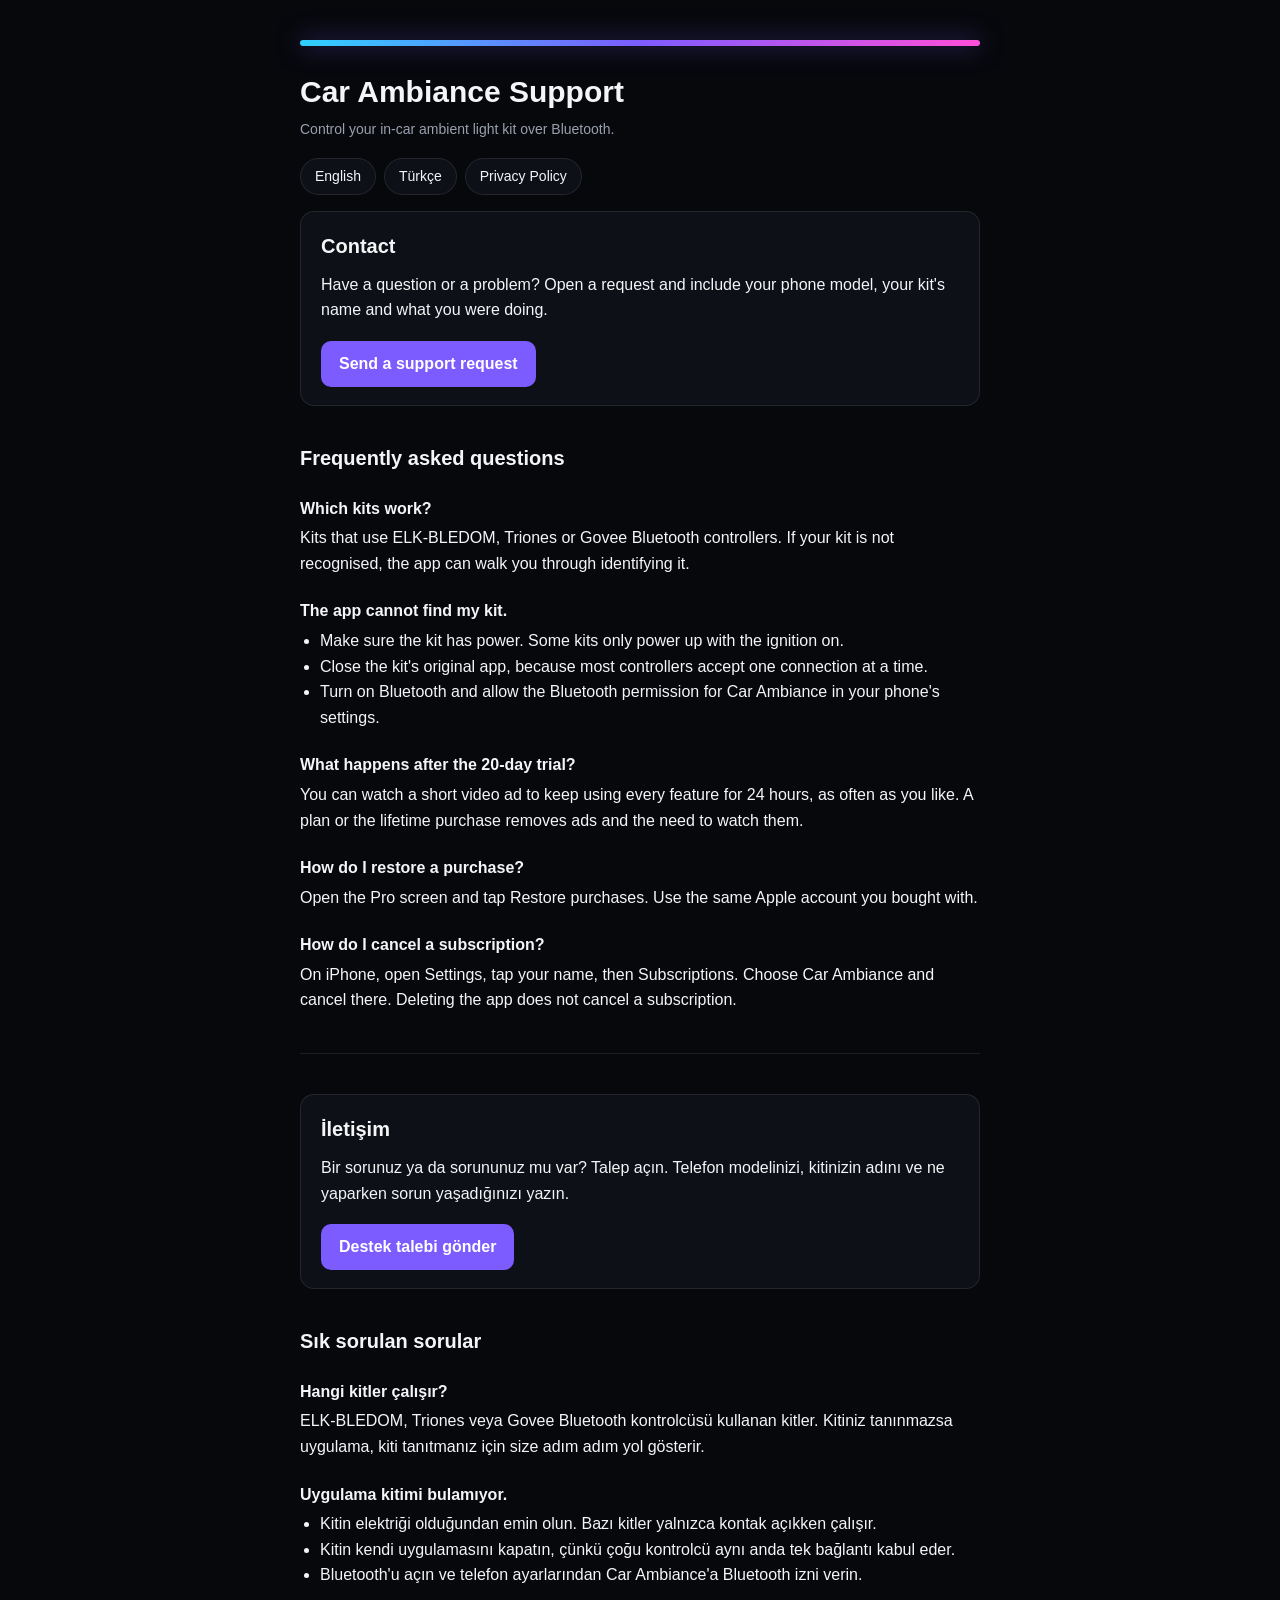
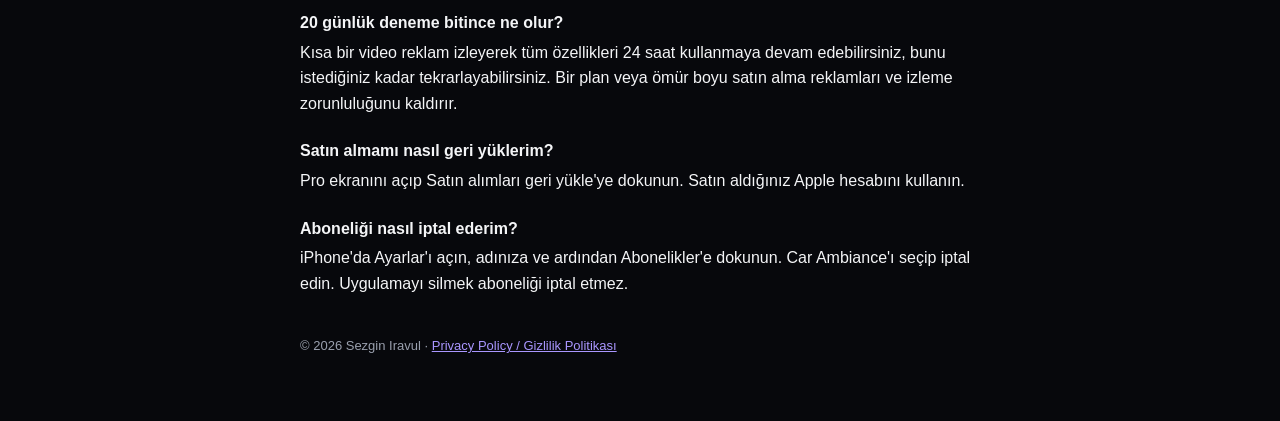
==== index.html @ c092b3fd "Car Ambiance support and privacy pages" ====
<!doctype html>
<html lang="en">
<head>
<meta charset="utf-8">
<meta name="viewport" content="width=device-width, initial-scale=1">
<title>Car Ambiance Support</title>
<meta name="description" content="Help and contact for Car Ambiance, the app that controls in-car ambient light kits over Bluetooth.">
<link rel="stylesheet" href="style.css">
</head>
<body>
<div class="wrap">
<div class="bar"></div>
<h1>Car Ambiance Support</h1>
<p class="muted">Control your in-car ambient light kit over Bluetooth.</p>
<nav><a href="#en">English</a><a href="#tr">Türkçe</a><a href="privacy.html">Privacy Policy</a></nav>

<section id="en">
<div class="card">
<h2 style="margin-top:0">Contact</h2>
<p>Have a question or a problem? Open a request and include your phone model, your kit's name and what you were doing.</p>
<a class="cta" href="https://github.com/sezginiravul-netizen/ambiance/issues/new">Send a support request</a>
</div>

<h2>Frequently asked questions</h2>
<h3>Which kits work?</h3>
<p>Kits that use ELK-BLEDOM, Triones or Govee Bluetooth controllers. If your kit is not recognised, the app can walk you through identifying it.</p>
<h3>The app cannot find my kit.</h3>
<ul>
<li>Make sure the kit has power. Some kits only power up with the ignition on.</li>
<li>Close the kit's original app, because most controllers accept one connection at a time.</li>
<li>Turn on Bluetooth and allow the Bluetooth permission for Car Ambiance in your phone's settings.</li>
</ul>
<h3>What happens after the 20-day trial?</h3>
<p>You can watch a short video ad to keep using every feature for 24 hours, as often as you like. A plan or the lifetime purchase removes ads and the need to watch them.</p>
<h3>How do I restore a purchase?</h3>
<p>Open the Pro screen and tap Restore purchases. Use the same Apple account you bought with.</p>
<h3>How do I cancel a subscription?</h3>
<p>On iPhone, open Settings, tap your name, then Subscriptions. Choose Car Ambiance and cancel there. Deleting the app does not cancel a subscription.</p>
</section>

<hr>

<section id="tr" lang="tr">
<div class="card">
<h2 style="margin-top:0">İletişim</h2>
<p>Bir sorunuz ya da sorununuz mu var? Talep açın. Telefon modelinizi, kitinizin adını ve ne yaparken sorun yaşadığınızı yazın.</p>
<a class="cta" href="https://github.com/sezginiravul-netizen/ambiance/issues/new">Destek talebi gönder</a>
</div>

<h2>Sık sorulan sorular</h2>
<h3>Hangi kitler çalışır?</h3>
<p>ELK-BLEDOM, Triones veya Govee Bluetooth kontrolcüsü kullanan kitler. Kitiniz tanınmazsa uygulama, kiti tanıtmanız için size adım adım yol gösterir.</p>
<h3>Uygulama kitimi bulamıyor.</h3>
<ul>
<li>Kitin elektriği olduğundan emin olun. Bazı kitler yalnızca kontak açıkken çalışır.</li>
<li>Kitin kendi uygulamasını kapatın, çünkü çoğu kontrolcü aynı anda tek bağlantı kabul eder.</li>
<li>Bluetooth'u açın ve telefon ayarlarından Car Ambiance'a Bluetooth izni verin.</li>
</ul>
<h3>20 günlük deneme bitince ne olur?</h3>
<p>Kısa bir video reklam izleyerek tüm özellikleri 24 saat kullanmaya devam edebilirsiniz, bunu istediğiniz kadar tekrarlayabilirsiniz. Bir plan veya ömür boyu satın alma reklamları ve izleme zorunluluğunu kaldırır.</p>
<h3>Satın almamı nasıl geri yüklerim?</h3>
<p>Pro ekranını açıp Satın alımları geri yükle'ye dokunun. Satın aldığınız Apple hesabını kullanın.</p>
<h3>Aboneliği nasıl iptal ederim?</h3>
<p>iPhone'da Ayarlar'ı açın, adınıza ve ardından Abonelikler'e dokunun. Car Ambiance'ı seçip iptal edin. Uygulamayı silmek aboneliği iptal etmez.</p>
</section>

<footer>© 2026 Sezgin Iravul · <a href="privacy.html">Privacy Policy / Gizlilik Politikası</a></footer>
</div>
</body>
</html>
---- style.css ----
:root{--bg:#07080C;--card:#0E1017;--line:rgba(255,255,255,.09);--text:#F4F5F7;--muted:#9AA0AE;--accent:#7C5CFF;--accent2:#2FD1FF}
*{box-sizing:border-box}
html{-webkit-text-size-adjust:100%}
body{margin:0;background:var(--bg);color:var(--text);font:16px/1.6 -apple-system,BlinkMacSystemFont,"Segoe UI",Roboto,Helvetica,Arial,sans-serif}
.wrap{max-width:720px;margin:0 auto;padding:40px 20px 64px}
.bar{height:6px;border-radius:3px;background:linear-gradient(90deg,var(--accent2),var(--accent),#FF4FD8);box-shadow:0 0 24px rgba(124,92,255,.55);margin-bottom:28px}
h1{font-size:30px;line-height:1.2;margin:0 0 8px}
h2{font-size:20px;margin:36px 0 10px}
h3{font-size:16px;margin:22px 0 4px}
p{margin:0 0 12px}
.muted{color:var(--muted);font-size:14px}
a{color:#A996FF}
nav{display:flex;flex-wrap:wrap;gap:8px;margin:18px 0 8px}
nav a{padding:6px 14px;border:1px solid var(--line);border-radius:999px;background:var(--card);text-decoration:none;color:var(--text);font-size:14px}
.card{background:var(--card);border:1px solid var(--line);border-radius:14px;padding:18px 20px;margin:16px 0}
.cta{display:inline-block;margin-top:6px;padding:10px 18px;border-radius:10px;background:var(--accent);color:#fff;text-decoration:none;font-weight:600}
hr{border:0;border-top:1px solid var(--line);margin:40px 0}
footer{margin-top:40px;color:var(--muted);font-size:13px}
ul{padding-left:20px;margin:0 0 12px}
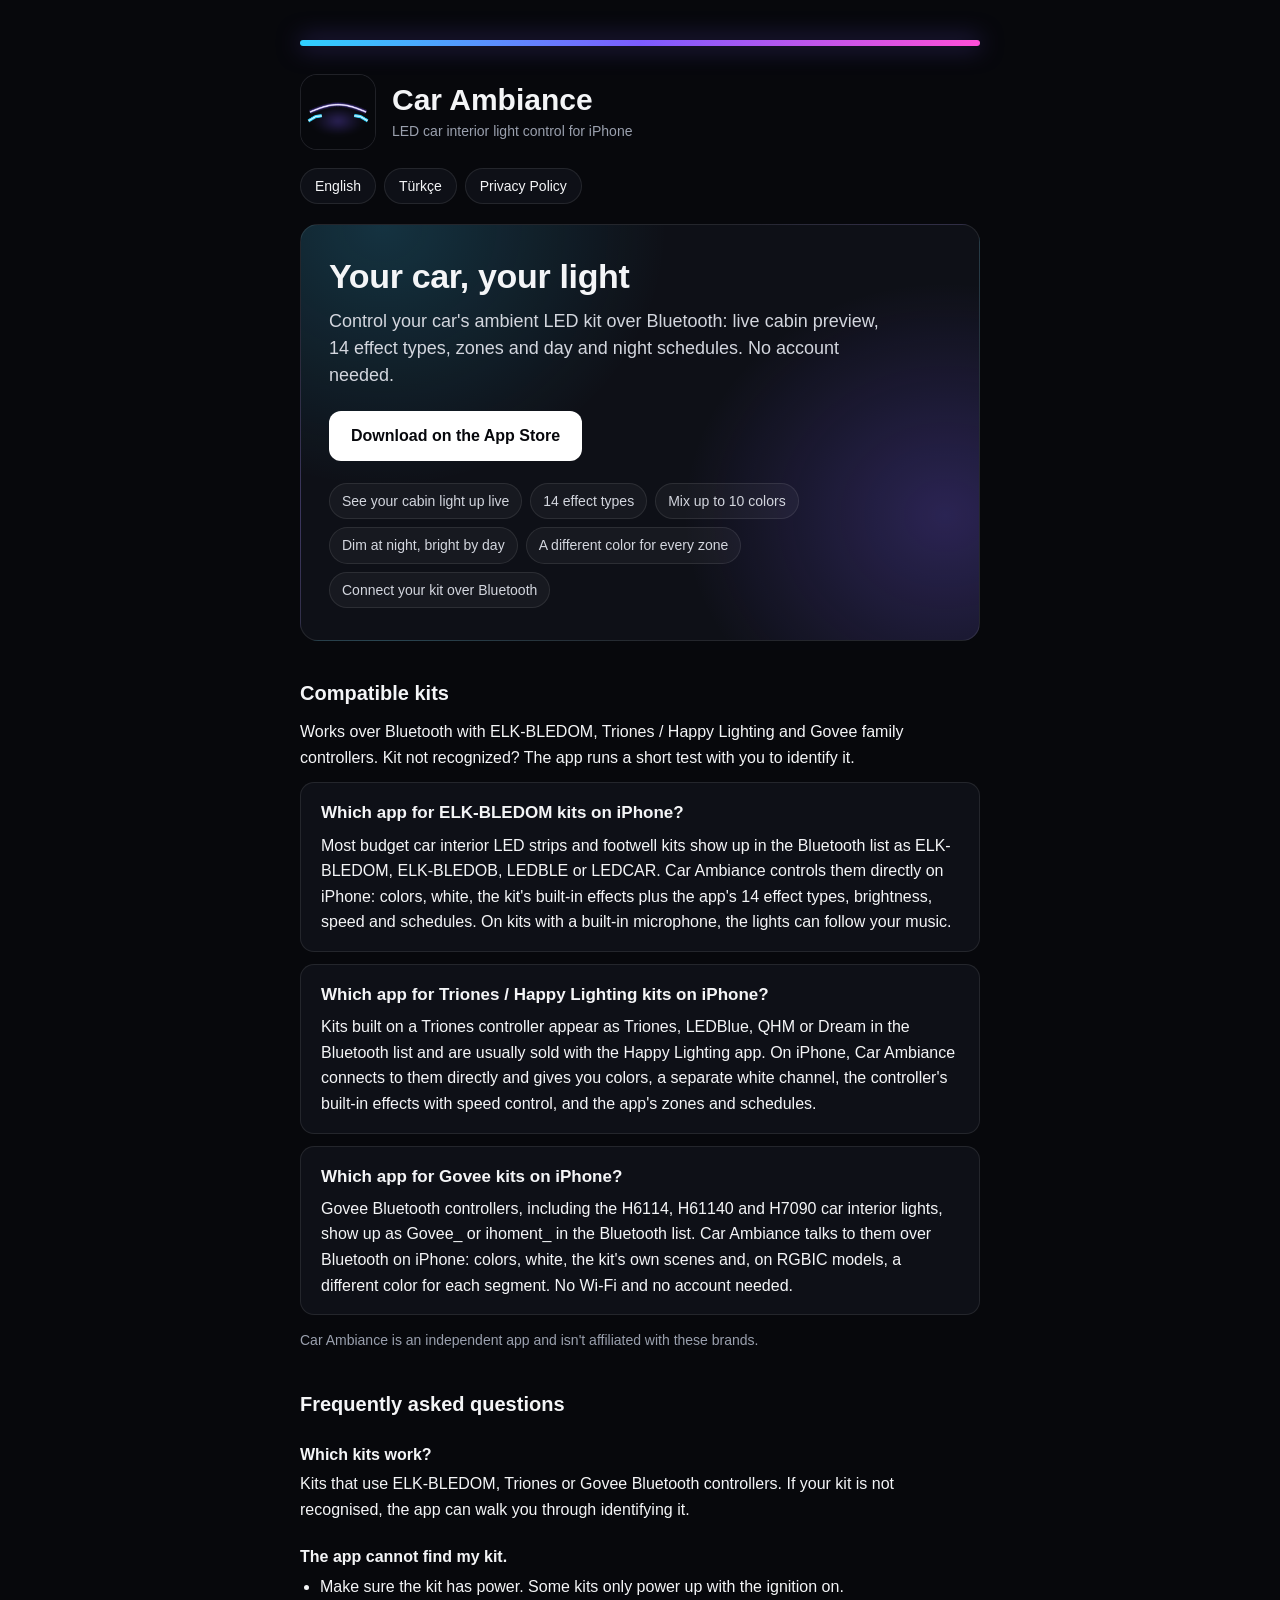
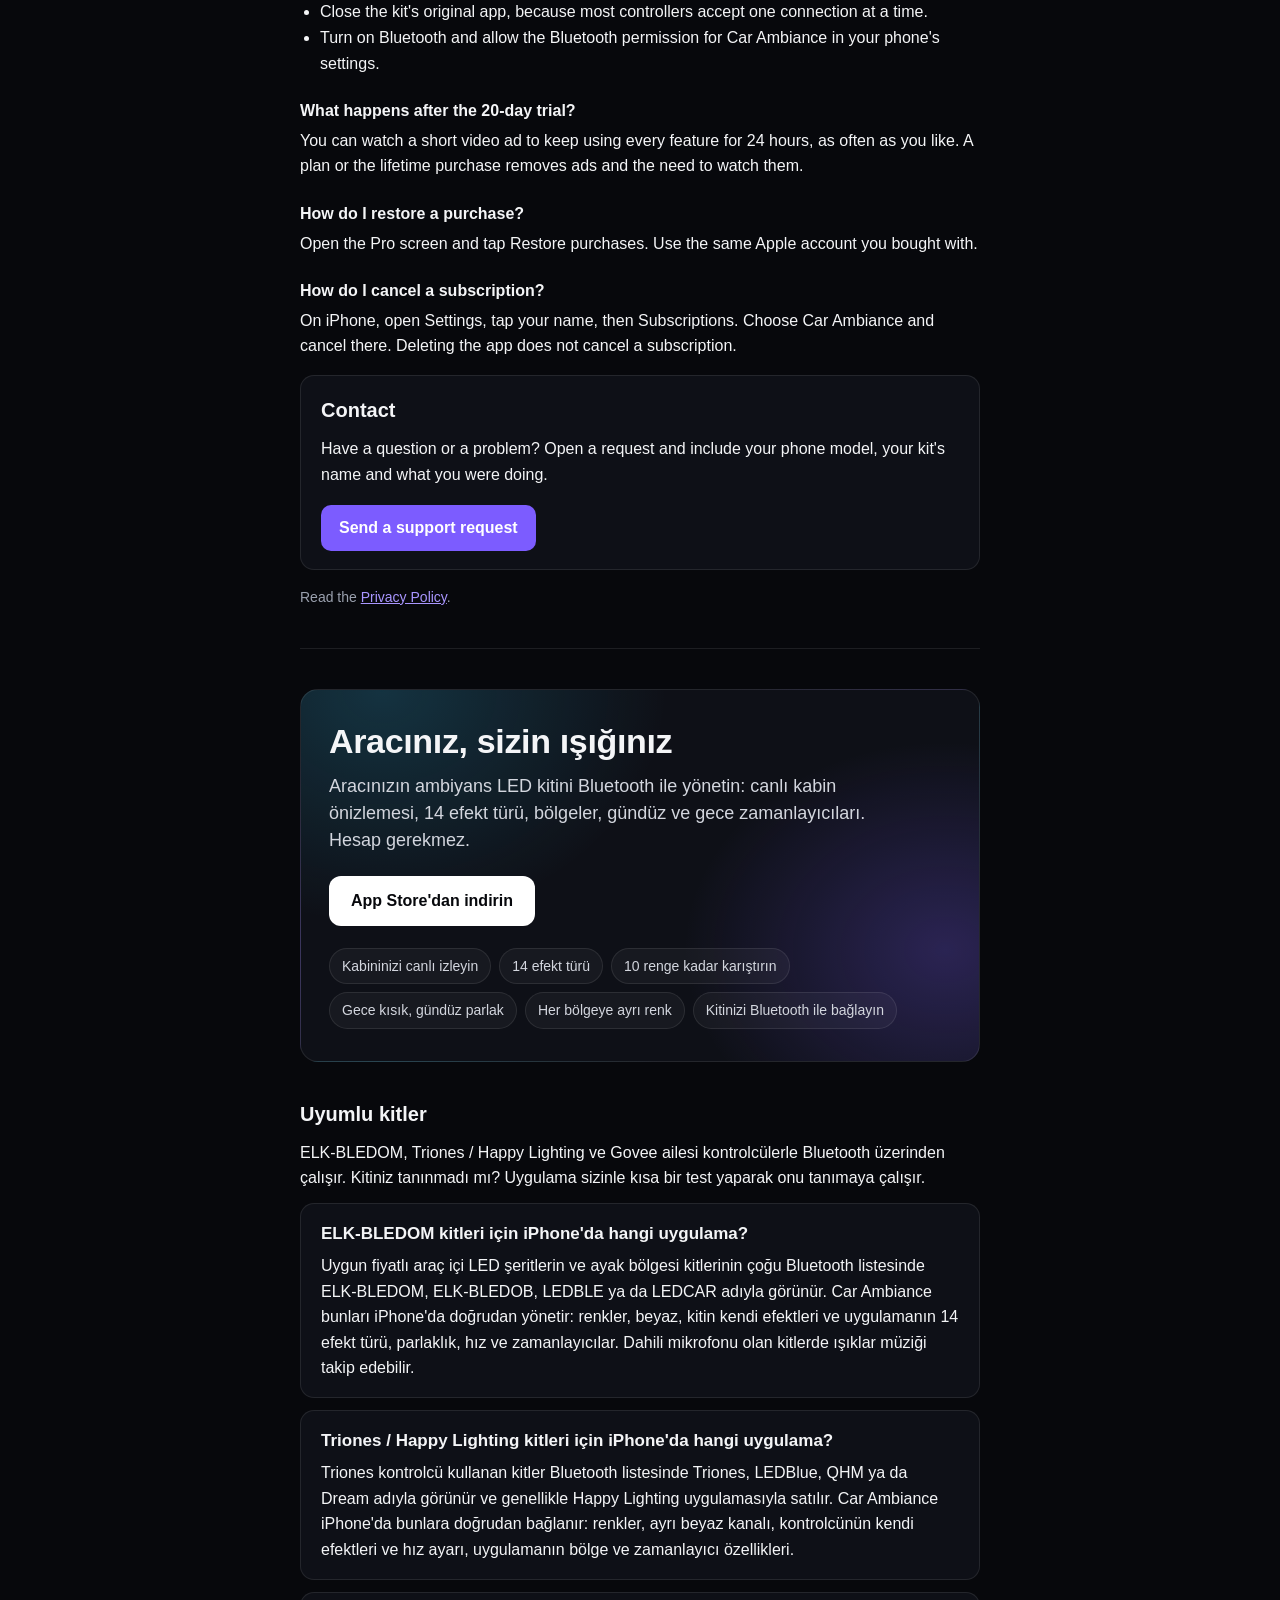
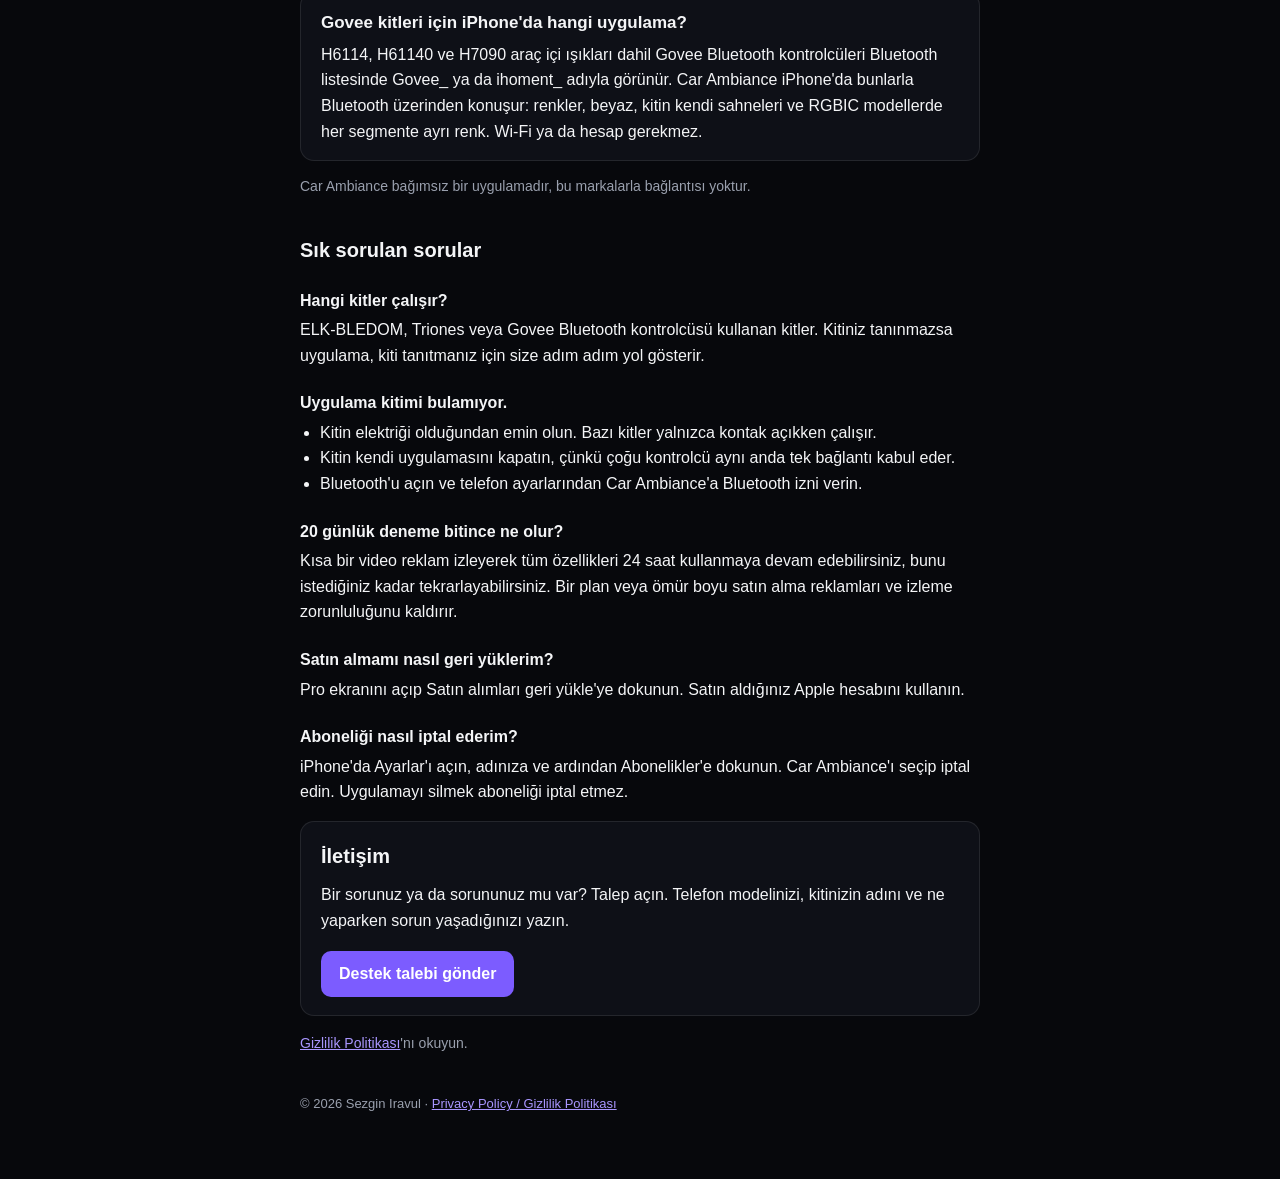
==== commit 93057a9d: "Landing page: hero, App Store link, smart banner, OG tags, compatible kit sections Co-Authored-By: C" ====
--- a/index.html
+++ b/index.html
@@ -3,23 +3,89 @@
 <head>
 <meta charset="utf-8">
 <meta name="viewport" content="width=device-width, initial-scale=1">
-<title>Car Ambiance Support</title>
-<meta name="description" content="Help and contact for Car Ambiance, the app that controls in-car ambient light kits over Bluetooth.">
+<title>Car Ambiance – LED car interior light control</title>
+<meta name="description" content="Control your car's ambient LED kit over Bluetooth on iPhone: live cabin preview, 14 effect types, zones and day and night schedules. Works with ELK-BLEDOM, Triones / Happy Lighting and Govee controllers. No account needed.">
+<meta name="apple-itunes-app" content="app-id=6831079834">
+<meta name="theme-color" content="#07080C">
+<link rel="canonical" href="https://sezginiravul-netizen.github.io/ambiance/">
+<link rel="alternate" hreflang="en" href="https://sezginiravul-netizen.github.io/ambiance/">
+<link rel="alternate" hreflang="tr" href="https://sezginiravul-netizen.github.io/ambiance/#tr">
+<link rel="alternate" hreflang="x-default" href="https://sezginiravul-netizen.github.io/ambiance/">
+<link rel="icon" type="image/png" href="icon.png">
+<link rel="apple-touch-icon" href="icon.png">
+<meta property="og:type" content="website">
+<meta property="og:site_name" content="Car Ambiance">
+<meta property="og:url" content="https://sezginiravul-netizen.github.io/ambiance/">
+<meta property="og:title" content="Car Ambiance – LED car interior light control">
+<meta property="og:description" content="Control your car's ambient LED kit over Bluetooth: live cabin preview, 14 effect types, zones and day and night schedules. No account needed.">
+<meta property="og:image" content="https://sezginiravul-netizen.github.io/ambiance/og-image.png">
+<meta property="og:image:width" content="1200">
+<meta property="og:image:height" content="630">
+<meta property="og:image:alt" content="Car Ambiance app icon with the tagline “Your car, your light”">
+<meta property="og:locale" content="en_US">
+<meta property="og:locale:alternate" content="tr_TR">
+<meta name="twitter:card" content="summary_large_image">
+<meta name="twitter:title" content="Car Ambiance – LED car interior light control">
+<meta name="twitter:description" content="Control your car's ambient LED kit over Bluetooth: live cabin preview, 14 effect types, zones and day and night schedules. No account needed.">
+<meta name="twitter:image" content="https://sezginiravul-netizen.github.io/ambiance/og-image.png">
 <link rel="stylesheet" href="style.css">
+<script type="application/ld+json">
+{
+  "@context": "https://schema.org",
+  "@type": "MobileApplication",
+  "name": "Car Ambiance",
+  "operatingSystem": "iOS",
+  "applicationCategory": "UtilitiesApplication",
+  "description": "Control your car's ambient LED kit over Bluetooth: live cabin preview, 14 effect types, zones and day and night schedules. No account needed.",
+  "url": "https://sezginiravul-netizen.github.io/ambiance/",
+  "installUrl": "https://apps.apple.com/us/app/car-ambiance/id6831079834",
+  "image": "https://sezginiravul-netizen.github.io/ambiance/og-image.png",
+  "author": {"@type": "Person", "name": "Sezgin Iravul"}
+}
+</script>
 </head>
 <body>
 <div class="wrap">
 <div class="bar"></div>
-<h1>Car Ambiance Support</h1>
-<p class="muted">Control your in-car ambient light kit over Bluetooth.</p>
+<header class="mast">
+<img class="appicon" src="icon.png" width="76" height="76" alt="Car Ambiance app icon">
+<div>
+<h1>Car Ambiance</h1>
+<p class="muted">LED car interior light control for iPhone</p>
+</div>
+</header>
 <nav><a href="#en">English</a><a href="#tr">Türkçe</a><a href="privacy.html">Privacy Policy</a></nav>
 
 <section id="en">
-<div class="card">
-<h2 style="margin-top:0">Contact</h2>
-<p>Have a question or a problem? Open a request and include your phone model, your kit's name and what you were doing.</p>
-<a class="cta" href="https://github.com/sezginiravul-netizen/ambiance/issues/new">Send a support request</a>
+<div class="hero">
+<h2 class="tagline">Your car, your light</h2>
+<p class="lead">Control your car's ambient LED kit over Bluetooth: live cabin preview, 14 effect types, zones and day and night schedules. No account needed.</p>
+<a class="store" href="https://apps.apple.com/us/app/car-ambiance/id6831079834">Download on the App Store</a>
+<ul class="chips">
+<li>See your cabin light up live</li>
+<li>14 effect types</li>
+<li>Mix up to 10 colors</li>
+<li>Dim at night, bright by day</li>
+<li>A different color for every zone</li>
+<li>Connect your kit over Bluetooth</li>
+</ul>
 </div>
+
+<h2 id="kits-en">Compatible kits</h2>
+<p>Works over Bluetooth with ELK-BLEDOM, Triones / Happy Lighting and Govee family controllers. Kit not recognized? The app runs a short test with you to identify it.</p>
+<div class="kit">
+<h3>Which app for ELK-BLEDOM kits on iPhone?</h3>
+<p>Most budget car interior LED strips and footwell kits show up in the Bluetooth list as ELK-BLEDOM, ELK-BLEDOB, LEDBLE or LEDCAR. Car Ambiance controls them directly on iPhone: colors, white, the kit's built-in effects plus the app's 14 effect types, brightness, speed and schedules. On kits with a built-in microphone, the lights can follow your music.</p>
+</div>
+<div class="kit">
+<h3>Which app for Triones / Happy Lighting kits on iPhone?</h3>
+<p>Kits built on a Triones controller appear as Triones, LEDBlue, QHM or Dream in the Bluetooth list and are usually sold with the Happy Lighting app. On iPhone, Car Ambiance connects to them directly and gives you colors, a separate white channel, the controller's built-in effects with speed control, and the app's zones and schedules.</p>
+</div>
+<div class="kit">
+<h3>Which app for Govee kits on iPhone?</h3>
+<p>Govee Bluetooth controllers, including the H6114, H61140 and H7090 car interior lights, show up as Govee_ or ihoment_ in the Bluetooth list. Car Ambiance talks to them over Bluetooth on iPhone: colors, white, the kit's own scenes and, on RGBIC models, a different color for each segment. No Wi-Fi and no account needed.</p>
+</div>
+<p class="disclaimer">Car Ambiance is an independent app and isn't affiliated with these brands.</p>
 
 <h2>Frequently asked questions</h2>
 <h3>Which kits work?</h3>
@@ -36,16 +102,47 @@
 <p>Open the Pro screen and tap Restore purchases. Use the same Apple account you bought with.</p>
 <h3>How do I cancel a subscription?</h3>
 <p>On iPhone, open Settings, tap your name, then Subscriptions. Choose Car Ambiance and cancel there. Deleting the app does not cancel a subscription.</p>
+
+<div class="card">
+<h2 class="card-title">Contact</h2>
+<p>Have a question or a problem? Open a request and include your phone model, your kit's name and what you were doing.</p>
+<a class="cta" href="https://github.com/sezginiravul-netizen/ambiance/issues/new">Send a support request</a>
+</div>
+<p class="muted">Read the <a href="privacy.html">Privacy Policy</a>.</p>
 </section>
 
 <hr>
 
 <section id="tr" lang="tr">
-<div class="card">
-<h2 style="margin-top:0">İletişim</h2>
-<p>Bir sorunuz ya da sorununuz mu var? Talep açın. Telefon modelinizi, kitinizin adını ve ne yaparken sorun yaşadığınızı yazın.</p>
-<a class="cta" href="https://github.com/sezginiravul-netizen/ambiance/issues/new">Destek talebi gönder</a>
+<div class="hero">
+<h2 class="tagline">Aracınız, sizin ışığınız</h2>
+<p class="lead">Aracınızın ambiyans LED kitini Bluetooth ile yönetin: canlı kabin önizlemesi, 14 efekt türü, bölgeler, gündüz ve gece zamanlayıcıları. Hesap gerekmez.</p>
+<a class="store" href="https://apps.apple.com/us/app/car-ambiance/id6831079834">App Store'dan indirin</a>
+<ul class="chips">
+<li>Kabininizi canlı izleyin</li>
+<li>14 efekt türü</li>
+<li>10 renge kadar karıştırın</li>
+<li>Gece kısık, gündüz parlak</li>
+<li>Her bölgeye ayrı renk</li>
+<li>Kitinizi Bluetooth ile bağlayın</li>
+</ul>
 </div>
+
+<h2 id="kits-tr">Uyumlu kitler</h2>
+<p>ELK-BLEDOM, Triones / Happy Lighting ve Govee ailesi kontrolcülerle Bluetooth üzerinden çalışır. Kitiniz tanınmadı mı? Uygulama sizinle kısa bir test yaparak onu tanımaya çalışır.</p>
+<div class="kit">
+<h3>ELK-BLEDOM kitleri için iPhone'da hangi uygulama?</h3>
+<p>Uygun fiyatlı araç içi LED şeritlerin ve ayak bölgesi kitlerinin çoğu Bluetooth listesinde ELK-BLEDOM, ELK-BLEDOB, LEDBLE ya da LEDCAR adıyla görünür. Car Ambiance bunları iPhone'da doğrudan yönetir: renkler, beyaz, kitin kendi efektleri ve uygulamanın 14 efekt türü, parlaklık, hız ve zamanlayıcılar. Dahili mikrofonu olan kitlerde ışıklar müziği takip edebilir.</p>
+</div>
+<div class="kit">
+<h3>Triones / Happy Lighting kitleri için iPhone'da hangi uygulama?</h3>
+<p>Triones kontrolcü kullanan kitler Bluetooth listesinde Triones, LEDBlue, QHM ya da Dream adıyla görünür ve genellikle Happy Lighting uygulamasıyla satılır. Car Ambiance iPhone'da bunlara doğrudan bağlanır: renkler, ayrı beyaz kanalı, kontrolcünün kendi efektleri ve hız ayarı, uygulamanın bölge ve zamanlayıcı özellikleri.</p>
+</div>
+<div class="kit">
+<h3>Govee kitleri için iPhone'da hangi uygulama?</h3>
+<p>H6114, H61140 ve H7090 araç içi ışıkları dahil Govee Bluetooth kontrolcüleri Bluetooth listesinde Govee_ ya da ihoment_ adıyla görünür. Car Ambiance iPhone'da bunlarla Bluetooth üzerinden konuşur: renkler, beyaz, kitin kendi sahneleri ve RGBIC modellerde her segmente ayrı renk. Wi-Fi ya da hesap gerekmez.</p>
+</div>
+<p class="disclaimer">Car Ambiance bağımsız bir uygulamadır, bu markalarla bağlantısı yoktur.</p>
 
 <h2>Sık sorulan sorular</h2>
 <h3>Hangi kitler çalışır?</h3>
@@ -62,6 +159,13 @@
 <p>Pro ekranını açıp Satın alımları geri yükle'ye dokunun. Satın aldığınız Apple hesabını kullanın.</p>
 <h3>Aboneliği nasıl iptal ederim?</h3>
 <p>iPhone'da Ayarlar'ı açın, adınıza ve ardından Abonelikler'e dokunun. Car Ambiance'ı seçip iptal edin. Uygulamayı silmek aboneliği iptal etmez.</p>
+
+<div class="card">
+<h2 class="card-title">İletişim</h2>
+<p>Bir sorunuz ya da sorununuz mu var? Talep açın. Telefon modelinizi, kitinizin adını ve ne yaparken sorun yaşadığınızı yazın.</p>
+<a class="cta" href="https://github.com/sezginiravul-netizen/ambiance/issues/new">Destek talebi gönder</a>
+</div>
+<p class="muted"><a href="privacy.html">Gizlilik Politikası</a>'nı okuyun.</p>
 </section>
 
 <footer>© 2026 Sezgin Iravul · <a href="privacy.html">Privacy Policy / Gizlilik Politikası</a></footer>
--- a/style.css
+++ b/style.css
@@ -17,3 +17,29 @@
 hr{border:0;border-top:1px solid var(--line);margin:40px 0}
 footer{margin-top:40px;color:var(--muted);font-size:13px}
 ul{padding-left:20px;margin:0 0 12px}
+
+/* Landing page (index.html); privacy.html uses only the rules above */
+.mast{display:flex;align-items:center;gap:16px;margin:0 0 4px}
+.mast h1{margin:0}
+.mast p{margin:2px 0 0}
+.appicon{width:76px;height:76px;border-radius:17px;border:1px solid var(--line);background:#0A0B12;flex:none}
+.hero{background:radial-gradient(60% 90% at 12% 0%,rgba(47,209,255,.18),transparent 70%),radial-gradient(55% 80% at 95% 70%,rgba(124,92,255,.26),transparent 70%),var(--card);border:1px solid var(--line);border-radius:18px;padding:32px 28px;margin:20px 0 8px}
+.tagline{font-size:34px;line-height:1.15;letter-spacing:-.01em;margin:0 0 12px}
+.lead{font-size:18px;line-height:1.5;color:#D3D6DE;max-width:560px;margin:0 0 22px}
+.store{display:inline-block;padding:12px 22px;border-radius:12px;background:#fff;color:#07080C;text-decoration:none;font-weight:700}
+.store:hover{background:#E9EAF0}
+.chips{list-style:none;padding:0;margin:22px 0 0;display:flex;flex-wrap:wrap;gap:8px}
+.chips li{padding:6px 12px;border:1px solid var(--line);border-radius:999px;background:rgba(255,255,255,.04);font-size:14px;color:#D3D6DE}
+.kit{background:var(--card);border:1px solid var(--line);border-radius:14px;padding:16px 20px;margin:12px 0}
+.kit h3{margin:0 0 6px;font-size:17px}
+.kit p{margin:0}
+.disclaimer{color:var(--muted);font-size:14px;margin:14px 0 0}
+.card-title{margin-top:0}
+@media (max-width:480px){
+.wrap{padding:28px 16px 48px}
+.mast{gap:12px}
+.appicon{width:60px;height:60px;border-radius:14px}
+.hero{padding:24px 18px}
+.tagline{font-size:28px}
+.store{display:block;text-align:center}
+}
